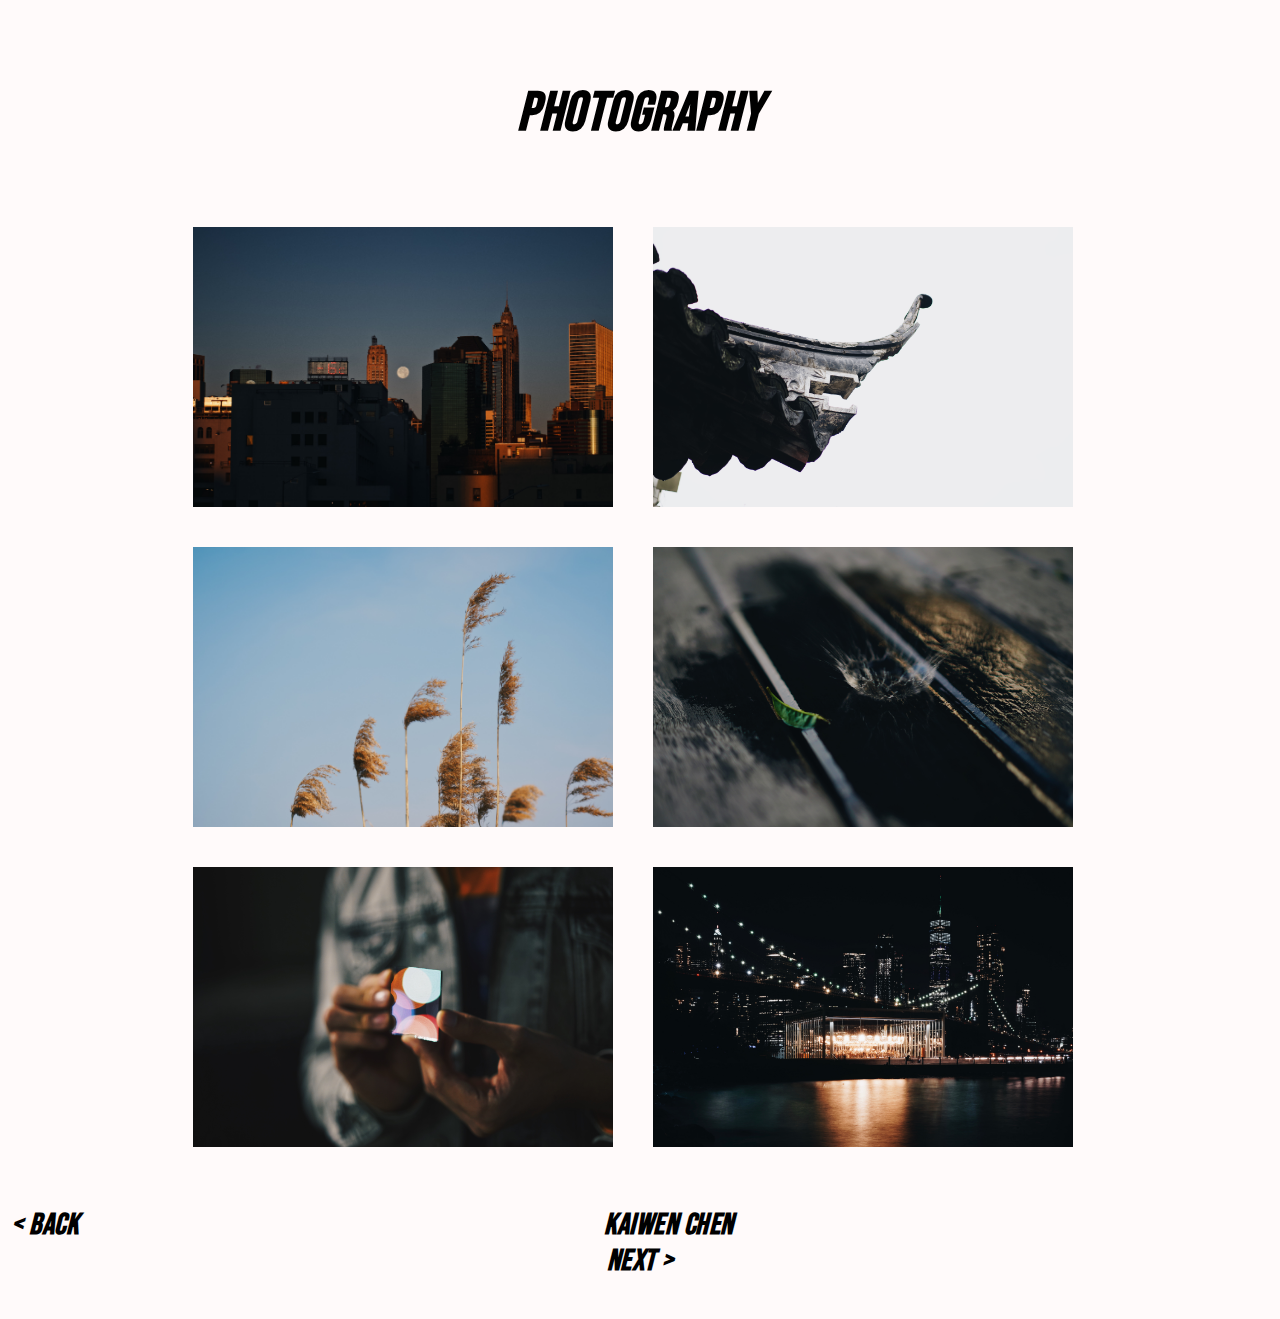
==== Photography.html @ d368fa78 "Photography page done" ====
<!DOCTYPE html>
<html lang="en">

<head>
  <meta charset="utf-8">
  <meta name="viewport" content="width=device-width, initial-scale=1">
  <link rel="stylesheet" type="text/css" href="Photography.css">
  <title>Photography</title>
  <link rel = "icon" href =  "./assets/logo1.png"  type = "image/x-icon">
  <link href="https://fonts.font.im/css?family=Nothing+You+Could+Do" rel="stylesheet">
  <link href="https://fonts.font.im/css?family=Waiting+for+the+Sunrise" rel="stylesheet">
  <link href="https://fonts.font.im/css?family=Covered+By+Your+Grace" rel="stylesheet">
  <link href="https://fonts.googleapis.com/css?family=Bebas+Neue&display=swap" rel="stylesheet">
  <link href="https://fonts.googleapis.com/css?family=Racing+Sans+One&display=swap" rel="stylesheet">
  <link href="https://fonts.googleapis.com/css?family=Roboto+Condensed&display=swap" rel="stylesheet">
</head>
<body>
    <h1>Photography</h1>

    <div class="container">

        <div class="box">
          <div class="imgBox">
            <img src="./assets/Photography1.jpg">
          </div>
           <div class="content">
             <h2>'Moon'</h2>
             <p>Brooklyn Bridge, 2019.11</p>
          </div>
        </div>

        <div class="box">
          <div class="imgBox">
            <img src="./assets/Photography2.jpg">
          </div>
           <div class="content">
             <h2>'Dragon Eave'</h2>
             <p>Suzhou, 2019.12</p>
          </div>
        </div>

        <div class="box">
          <div class="imgBox">
            <img src="./assets/Photography3.jpg">
          </div>
           <div class="content">
             <h2>'Wind'</h2>
             <p>Lingang, 2020.4</p>
          </div>
        </div>

        <div class="box">
          <div class="imgBox">
            <img src="./assets/Photography4.jpg">
          </div>
           <div class="content">
             <h2>'Splash'</h2>
             <p>Suzhou, 2019.5</p>
          </div>
        </div>

        <div class="box">
          <div class="imgBox">
            <img src="./assets/Photography5.jpg">
          </div>
           <div class="content">
             <h2>'Mirror'</h2>
             <p>Soho, 2019.10</p>
          </div>
        </div>
        <div class="box">
          <div class="imgBox">
            <img src="./assets/Photography6.jpg">
          </div>
           <div class="content">
             <h2>'Gold'</h2>
             <p>DUMBO, 2019.9</p>
          </div>
        </div>
    </div>

    <h4><a href="Homepage.html"> < Back</a>--------------------------------------------------------------<a href="Homepage.html">Kaiwen Chen</a>---------------------------------------------------------------<a href="Photography2.html">Next ></a></h4>

</script>

</body>

</html>
---- Photography.css ----
html,
body {
  margin: 0;
  padding: 0;
  background: snow;
}

h1{
  font-family: 'Bebas Neue', cursive;
  font-style: italic;
  font-size: 55px;
  letter-spacing: 0.5px;
  text-align: center;
  margin-top: 80px;
}

h4{
  font-family: 'Bebas Neue', cursive;
  font-style: italic;
  font-size: 30px;
  letter-spacing: 0.5px;
  text-align: center;
  color:snow;
}

b{
  color: black;
}

a{
  text-decoration: none;
  color: black;
}

img{
  object-fit: cover;
  width: 420px;
  height: 280px;
}

.container
{
  width:73%;
  margin: 60px auto 0;
  display: flex;
  flex-direction: row;
  flex-wrap: wrap;
}

.container .box
{
  position: relative;
  width:420px;
  height: 280px;
  background: #000;
  margin: 20px;
  box-sizing: border-box;
  display: inline-block;
  overflow: hidden;
}

/* Before */
.container .box:before{
  content: '';
  position: absolute;
  top:10px;
  left: 10px;
  right: 10px;
  bottom: 10px;
  border-top: 1px solid #fff;
  border-bottom: 1px solid #fff;
  box-sizing: border-box;
  transition: 0.5s;
  transform: scaleX(0);
  opacity: 0;
  z-index: 1;
}

.container .box:hover:before{
  transform: scaleX(1);
  opacity: 1;
}

/* After */
.container .box:after{
  content: '';
  position: absolute;
  top:10px;
  left: 10px;
  right: 10px;
  bottom: 10px;
  border-left: 1px solid #fff;
  border-right: 1px solid #fff;
  box-sizing: border-box;
  transition: 0.5s;
  transform: scaleY(0);
  opacity: 0;
  z-index: 1;
}

.container .box:hover:after{
  transform: scaleY(1);
  opacity: 1;
}

/* imgBox */
.container .box .imgBox
{
  position: relative;
}

.container .box .imgBox img
{
  width: 100%;
  transition: 0.5s;
}

.container .box:hover .imgBox img{
  opacity: 0.5;
  transform: scale(1.2);
}

/* content */
.container .box .content
{
  position: absolute;
  width: 100%;
  top:50%;
  transform:translateY(-50%);
  z-index: 2;
  padding: 20px;
  box-sizing: border-box;
  text-align: center;
}

.container .box .content h2
{
  font-family: 'Bebas Neue', cursive;
  letter-spacing: 1px;
  font-size: 30px;
  font-style: italic;
  margin: 0 0 10px;
  padding: 0;
  color: #fff;
  transition: 0.5s;
  transform:translateY(-50px);
  opacity: 0;
  visibility: hidden;
}

.container .box .content p
{
  font-family: 'Roboto Condensed', sans-serif;
  font-size: 15px;
  margin: 0;
  padding: 0;
  color: #fff;
  transition: 0.5s;
  transform:translateY(50px);
  opacity: 0;
  visibility: hidden;
}

.container .box:hover .content h2
{
  opacity: 1;
  visibility: visible;
  transform:translateY(0px);
  transition-delay: 0.25s;
}

.container .box:hover .content p
{
  opacity: 1;
  visibility: visible;
  transform:translateY(0px);
  transition-delay: 0.25s;
}
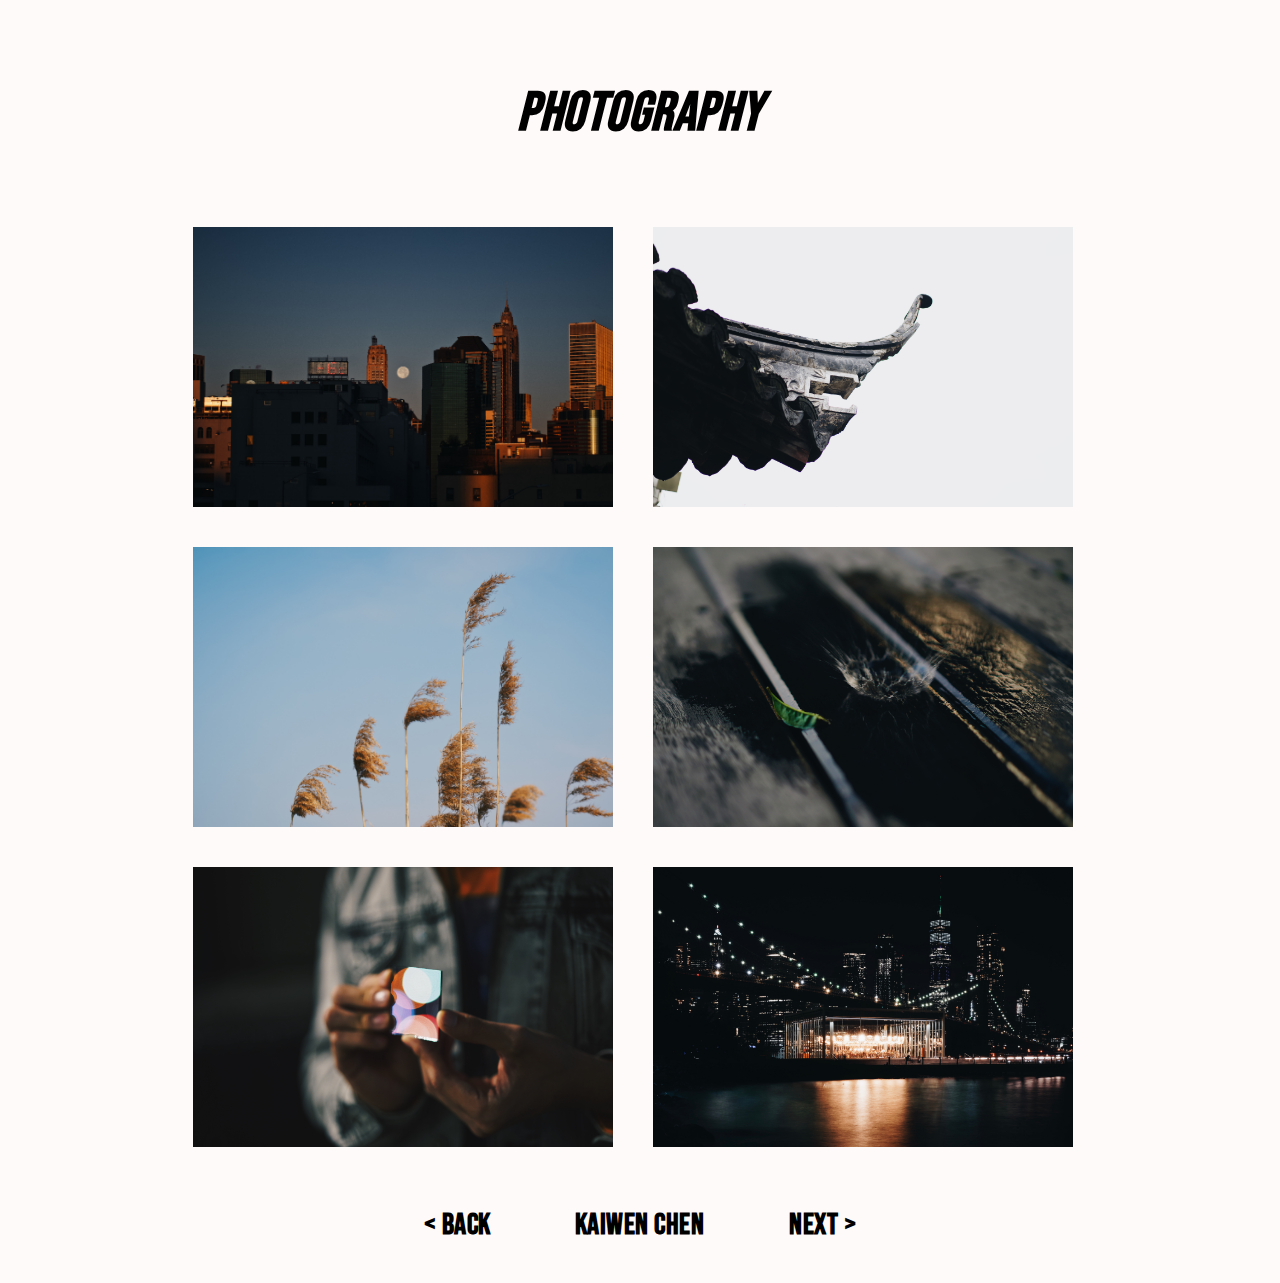
==== commit 769b5a96: "profile page add" ====
--- a/Photography.html
+++ b/Photography.html
@@ -25,7 +25,7 @@
           </div>
            <div class="content">
              <h2>'Moon'</h2>
-             <p>Brooklyn Bridge, 2019.11</p>
+             <p><a href="PictureMoon.html">read more </a></p>
           </div>
         </div>
 
@@ -35,7 +35,7 @@
           </div>
            <div class="content">
              <h2>'Dragon Eave'</h2>
-             <p>Suzhou, 2019.12</p>
+             <p><a href="PictureEave.html">read more </a></p>
           </div>
         </div>
 
@@ -45,7 +45,7 @@
           </div>
            <div class="content">
              <h2>'Wind'</h2>
-             <p>Lingang, 2020.4</p>
+             <p><a href="PictureWind.html">read more </a></p>
           </div>
         </div>
 
@@ -55,7 +55,7 @@
           </div>
            <div class="content">
              <h2>'Splash'</h2>
-             <p>Suzhou, 2019.5</p>
+             <p>read more</p>
           </div>
         </div>
 
@@ -65,7 +65,7 @@
           </div>
            <div class="content">
              <h2>'Mirror'</h2>
-             <p>Soho, 2019.10</p>
+             <p>read more</p>
           </div>
         </div>
         <div class="box">
@@ -74,12 +74,12 @@
           </div>
            <div class="content">
              <h2>'Gold'</h2>
-             <p>DUMBO, 2019.9</p>
+             <p>read more</p>
           </div>
         </div>
     </div>
 
-    <h4><a href="Homepage.html"> < Back</a>--------------------------------------------------------------<a href="Homepage.html">Kaiwen Chen</a>---------------------------------------------------------------<a href="Photography2.html">Next ></a></h4>
+    <h4><a href="Homepage.html"> < Back</a>----------<a href="Homepage.html">Kaiwen Chen</a>----------<a href="Photography2.html">Next ></a></h4>
 
 </script>
 
--- a/Photography.css
+++ b/Photography.css
@@ -16,7 +16,6 @@
 
 h4{
   font-family: 'Bebas Neue', cursive;
-  font-style: italic;
   font-size: 30px;
   letter-spacing: 0.5px;
   text-align: center;
@@ -176,3 +175,21 @@
   transform:translateY(0px);
   transition-delay: 0.25s;
 }
+
+.container .box:hover .content a
+{
+  color:white;
+  font-family: 'Roboto Condensed', sans-serif;
+  font-weight: bold;
+  font-size: 18px;
+  text-decoration: underline;
+}
+
+.container .box .content a
+{
+  color:white;
+  font-family: 'Roboto Condensed', sans-serif;
+  font-weight: bold;
+  font-size: 18px;
+  text-decoration: underline;
+}
